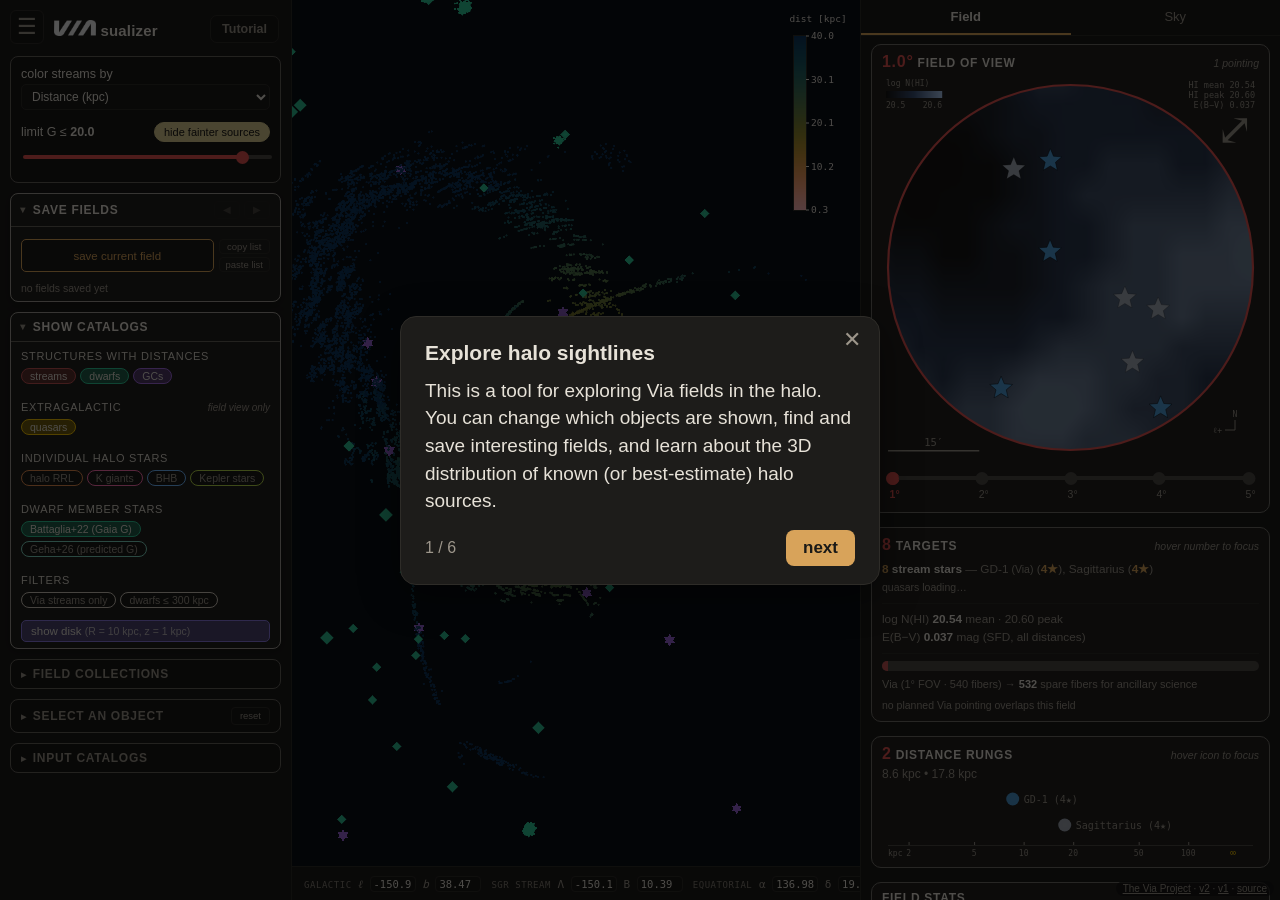
==== index.html @ 55b205ef "v3.7: field view in Galactic orientation (north up, l increasing left, compass), fiber-crowding labe" ====
<!DOCTYPE html>
<html lang="en" data-theme="dark">
<head>
<meta charset="utf-8">
<meta name="viewport" content="width=device-width, initial-scale=1">
<title>VIAsualizer</title>
<link rel="icon" type="image/png" href="img/favicon.png">
<link rel="stylesheet" href="css/style.css?v=3.7">
<script type="importmap">
  { "imports": { "three": "./js/vendor/three.module.min.js" } }
</script>
</head>
<body>
<div id="loading">
  <div class="load-card">
    <img class="load-logo" src="img/via_oval.png" alt="Via">
    <div id="load-progress">starting…</div>
  </div>
</div>

<div id="layout" class="sb-open">
  <aside id="sidebar">
    <div class="brand-row">
      <span class="brand-mark"><img class="brand-logo" src="img/via_logo_white.png" alt="VIA"><span class="brand">sualizer</span></span>
      <span class="brand-btns">
        <button id="help-btn" class="text-btn" title="replay the 15-second tutorial">Tutorial</button>
      </span>
    </div>
    <div id="sidebar-body"></div>
  </aside>
  <button id="sb-toggle" class="icon-btn" title="show / hide controls (C)">☰</button>

  <main id="main">
    <div id="scene"></div>
    <div id="player" hidden></div>
    <div id="bottom-bar"></div>
  </main>

  <section id="dossier">
    <nav id="tabs">
      <button class="tab-btn" data-tab="field">Field</button>
      <button class="tab-btn" data-tab="sky">Sky</button>
    </nav>
    <div class="tab-page" data-tab="field">
      <div class="panel" id="p-finder">
        <div class="panel-head row2"><span class="panel-title"><span class="tcount" id="fov-title">1.0°</span> field of view</span>
          <span class="panel-cap" id="fov-note"></span></div>
        <div id="finder-wrap"></div>
        <div id="fov-box"></div>
      </div>
      <div class="panel" id="p-stats">
        <div class="panel-head row2"><span class="panel-title" id="targets-title">Targets</span>
          <span class="panel-cap">hover number to focus</span></div>
        <div id="stats-wrap"></div>
      </div>
      <div class="panel" id="p-ladder">
        <div class="panel-head row2"><span class="panel-title" id="ladder-title">Distance ladder</span>
          <span class="panel-cap">hover icon to focus</span></div>
        <div class="ladder-dists" id="ladder-dists"></div>
        <div id="ladder-wrap"></div>
      </div>
      <div class="panel" id="p-hists">
        <div class="panel-head"><span class="panel-title">Field stats</span></div>
        <div id="hists-wrap"></div>
      </div>
    </div>
    <div class="tab-page" data-tab="sky" style="display:none">
      <div class="panel" id="p-allsky">
        <div class="panel-head"><span class="panel-title">Galactic frame</span></div>
        <div id="allsky-wrap"></div>
        <div class="legend" id="allsky-legend"></div>
      </div>
      <div class="panel" id="p-layers">
        <div class="panel-head"><span class="panel-title">Map layers</span></div>
        <div id="layers-wrap"></div>
      </div>
      <div class="panel" id="p-sgr">
        <div class="panel-head"><span class="panel-title">Sagittarius stream frame</span></div>
        <div id="sgrmap-wrap"></div>
      </div>
    </div>
  </section>
</div>

<div id="tooltip3d" class="tooltip"></div>
<div id="tooltip2d" class="tooltip"></div>
<div id="tour" hidden></div>

<footer id="credit">
  <a href="https://via-project.org" target="_blank" rel="noopener">The Via Project</a> ·
  <a href="v2/" title="frozen v2.6 (9-6-26)">v2</a> ·
  <a href="v1/" title="original app">v1</a> ·
  <a href="https://github.com/mdwerneken/viasual-app" target="_blank" rel="noopener">source</a>
</footer>

<script type="module" src="js/app.js?v=3.7"></script>
</body>
</html>
---- css/style.css ----
/* VIAsual v3 — warm neutral charcoal theme (3D scene keeps v2's deep navy); tokens set by colors.js */
:root {
  --bg: #161514;
  --panel: #1d1c1a;
  --panel2: #191816;
  --border: #2e2c28;
  --text: #e7e2d8;
  --dim: #9d968b;
  --accent: #e0524f;
  --accent-soft: #d8a35a;
  --chk: #d8a35a;
  --qso: #f2c200;
  --gc: #a06ae0;
  --dwarf: #2ec695;
  --mem: #2ec695;
  --sb-w: 292px;
  --dossier-w: 420px;
  --mono: "SF Mono", ui-monospace, Menlo, Consolas, monospace;
  --sans: -apple-system, "Segoe UI", Roboto, Helvetica, sans-serif;
}
* { box-sizing: border-box; }
html, body { margin: 0; height: 100%; background: var(--bg); color: var(--text);
  font-family: var(--sans); font-size: 13px; overflow: hidden; }
button { font-family: inherit; }

#layout { display: grid; grid-template-columns: var(--sb-w) 1fr var(--dossier-w); height: 100vh;
  transition: grid-template-columns .28s ease; }
#layout.sb-closed { grid-template-columns: 0 1fr var(--dossier-w); }

/* ---------- loading ---------- */
#loading { position: fixed; inset: 0; z-index: 90; background: var(--bg);
  display: flex; align-items: center; justify-content: center; transition: opacity .4s; }
#loading.done { opacity: 0; pointer-events: none; }
.load-card { text-align: center; }
.load-logo { width: 260px; display: block; margin: 0 auto 18px; border-radius: 130px; }
.load-title { font-size: 30px; font-weight: 700; letter-spacing: 1px; display: flex; align-items: baseline; justify-content: center; gap: 2px; }
.load-mark { height: 40px; display: inline-block; }
.load-sub { color: var(--dim); margin: 6px 0 18px; max-width: 460px; }
#load-progress { font-family: var(--mono); color: var(--dim); font-size: 12px; }

/* ---------- sidebar ---------- */
#sidebar { background: var(--panel); border-right: 1px solid var(--border);
  overflow-y: auto; overflow-x: hidden; padding: 8px 10px 30px; width: var(--sb-w);
  transition: transform .28s ease, opacity .2s; }
#layout.sb-closed #sidebar { transform: translateX(-100%); opacity: 0; pointer-events: none; }
.brand-row { display: flex; align-items: center; gap: 8px; margin: 4px 2px 10px 44px; min-height: 34px; }
.brand-mark { display: inline-flex; align-items: baseline; gap: 1px; }
.brand-logo { height: 16px; display: inline-block; opacity: .95; margin-right: 3px; }
html[data-theme="light"] .brand-logo { filter: invert(1); }
.brand { font-size: 15px; font-weight: 700; letter-spacing: .2px; line-height: 1; }
.brand-btns { margin-left: auto; display: flex; gap: 4px; }
.icon-btn { background: var(--panel2); color: var(--dim); border: 1px solid var(--border);
  border-radius: 6px; width: 26px; height: 26px; cursor: pointer; font-size: 13px; line-height: 1;
  display: inline-flex; align-items: center; justify-content: center; }
.icon-btn:hover { color: var(--text); border-color: var(--dim); }
.text-btn { background: var(--panel2); color: var(--dim); border: 1px solid var(--border);
  border-radius: 7px; height: 28px; padding: 0 11px; cursor: pointer; font-size: 12.5px; font-weight: 600;
  transition: background .15s, color .15s, border-color .15s, box-shadow .15s; }
.text-btn:hover, .text-btn.lit { color: #1a1917; background: var(--accent-soft); border-color: var(--accent-soft);
  box-shadow: 0 0 0 3px color-mix(in srgb, var(--accent-soft) 35%, transparent); }
#sb-toggle { position: fixed; top: 10px; left: 10px; z-index: 40; width: 34px; height: 34px; font-size: 22px; }
#layout.sb-closed #sb-toggle { background: var(--panel); }

/* sidebar groups read as distinct cards: brighter outline, brighter still + lifted background when open */
#core-controls { border: 1px solid color-mix(in srgb, var(--text) 30%, var(--border)); border-radius: 8px; margin-bottom: 10px;
  background: var(--panel2); padding: 4px 0 6px; }
.group { border: 1px solid color-mix(in srgb, var(--text) 30%, var(--border)); border-radius: 8px; margin-bottom: 10px;
  background: var(--panel2); transition: border-color .15s, background .15s; }
.group[open] { border-color: color-mix(in srgb, var(--text) 62%, var(--border));
  background: color-mix(in srgb, var(--panel2) 80%, var(--text) 4%); box-shadow: 0 2px 10px rgba(0,0,0,.25); }
.group summary { cursor: pointer; padding: 7px 10px; font-weight: 600; font-size: 12px;
  color: var(--dim); text-transform: uppercase; letter-spacing: .06em; user-select: none;
  display: flex; align-items: center; gap: 6px; }
.group summary::-webkit-details-marker { display: none; }
.group summary::before { content: '▸'; font-size: 10px; color: var(--dim); transition: transform .15s; }
.group[open] summary::before { transform: rotate(90deg); }
.group[open] summary { color: var(--text); border-bottom: 1px solid color-mix(in srgb, var(--text) 30%, var(--border)); }
.group summary .sum-cap { font-weight: 400; text-transform: none; letter-spacing: 0; font-size: 10.5px;
  color: var(--dim); margin-left: 2px; flex: 1; min-width: 0; white-space: nowrap; overflow: hidden;
  text-overflow: ellipsis; }
.group summary .sum-btns { flex: none; }
.group .row, #core-controls .row { padding: 6px 10px; }
.row label { display: block; color: var(--dim); font-size: 11.5px; margin-bottom: 3px; }
.row.checks { padding-top: 2px; padding-bottom: 2px; }
.row.checks label { display: inline-flex; align-items: center; gap: 5px; margin-right: 10px;
  margin-bottom: 1px; cursor: pointer; }
.row.checks input { accent-color: var(--chk); }
.row.checks .sec-lab { display: block; width: 100%; margin: 0 0 2px; cursor: default; }
.sec-lab, .row label.sec-lab { text-transform: uppercase; letter-spacing: .06em;
  font-size: 11px; color: color-mix(in srgb, var(--text) 85%, var(--dim)); }
.row.checks.sub, .row.sub { margin-top: 9px; }
select { width: 100%; background: var(--panel); color: var(--text);
  border: 1px solid var(--border); border-radius: 5px; padding: 4px 6px; font-size: 12px; }
select.nonesel { color: var(--dim); font-style: italic; }
select option { color: var(--text); font-style: normal; }
.help { color: var(--dim); font-size: 10.5px; line-height: 1.4; padding: 2px 10px 6px; }

/* range sliders */
input[type="range"] { -webkit-appearance: none; appearance: none; width: 100%;
  height: 20px; background: transparent; }
input[type="range"]::-webkit-slider-runnable-track { height: 4px; border-radius: 2px;
  background: #4d4944; }
input[type="range"]::-webkit-slider-thumb { -webkit-appearance: none; width: 13px;
  height: 13px; border-radius: 50%; background: var(--accent); margin-top: -4.5px; cursor: pointer; }
input[type="range"]::-moz-range-track { height: 4px; border-radius: 2px; background: #4d4944; }
#ghi { --fill: 100%; }
#ghi::-webkit-slider-runnable-track { background: linear-gradient(to right,
  var(--accent) var(--fill), #4d4944 var(--fill)); }
#ghi::-moz-range-progress { height: 4px; border-radius: 2px; background: var(--accent); }
input[type="range"]::-moz-range-thumb { width: 13px; height: 13px; border: none;
  border-radius: 50%; background: var(--accent); cursor: pointer; }
input[type="range"]:disabled { opacity: .30; }
input[type="range"]:disabled::-webkit-slider-thumb { background: var(--dim); cursor: default; }

.row.combo { display: flex; gap: 5px; }
.row.combo select { flex: 1; }
.mini-btn { background: var(--panel); color: var(--dim); border: 1px solid var(--border);
  border-radius: 5px; padding: 4px 9px; cursor: pointer; font-size: 11.5px; }
.mini-btn:hover { border-color: var(--dim); color: var(--text); }
.mini-btn:disabled { opacity: .35; cursor: default; }
.mini-btn.locked { background: var(--accent); color: #fff; border-color: var(--accent); font-weight: 700; }
.micro-btn { background: none; color: var(--dim); border: 1px solid var(--border);
  border-radius: 4px; padding: 1px 6px; cursor: pointer; font-size: 9.5px;
  text-transform: none; letter-spacing: 0; white-space: nowrap; }
.micro-btn:hover { color: var(--text); border-color: var(--dim); }
.micro-btn:disabled { opacity: .3; cursor: default; }
.sum-btns { margin-left: auto; display: inline-flex; gap: 4px; }
.sum-btns .micro-btn { padding: 0; width: 26px; height: 18px; line-height: 16px; text-align: center; }
.sum-btns #reset-sel { width: auto; padding: 0 8px; }
.save-col { display: inline-flex; flex-direction: column; gap: 3px; }
.sw { display: inline-block; width: 9px; height: 9px; border-radius: 2px; }
.sw.str { background: #c05252; border-radius: 50%; }
.sw.qso { background: var(--qso); border-radius: 50%; }
.sw.gc { background: var(--gc); }
.sw.dg { background: var(--dwarf); }
.sw.mem { background: var(--mem); }
.sw.halo { background: #e08b4e; border-radius: 50%; }
.sw.kg { background: #ff6fb0; border-radius: 50%; }
.sw.bhb { background: #6fb8ff; border-radius: 50%; }
.sw.kep { background: #b6d94a; border-radius: 50%; }
.sw.mem2 { background: #7fd6c0; }
.sw.cloud { background: #6fd8e8; border-radius: 50%; }
.sw.sight { background: var(--text); border-radius: 50%; }
.tiny { font-size: 10.5px; color: var(--dim); }
.warn { color: var(--accent-soft); }
.subhead { padding: 6px 10px 0; font-size: 11px; font-weight: 700; letter-spacing: .03em; display: flex; align-items: center; gap: 6px; }
/* small pale-yellow toggles (highlight selected, hide fainter); --gray for the list overlays */
:root { --gray: #bdb7ad; --pale: #d8c98f; }
.hl-btn { margin-left: auto; background: none; color: var(--pale); border: 1px solid color-mix(in srgb, var(--pale) 60%, transparent); border-radius: 10px;
  padding: 0 7px; font-size: 9.5px; font-weight: 500; letter-spacing: 0; cursor: pointer; line-height: 15px; text-transform: none; }
.hl-btn:hover { border-color: var(--pale); }
.hl-btn.on { background: var(--pale); color: #1a1917; border-color: var(--pale); }
.ctl-lab { font-size: 12.5px !important; color: var(--text) !important; }
.ctl-lab.lab-row .hl-btn { font-size: 11px; line-height: 18px; padding: 0 9px; }
/* a little air at the top of every open group */
.group[open] > summary + * { margin-top: 6px; }
#save-field { border-color: var(--accent-soft); color: var(--accent-soft); }
#save-field:hover { background: color-mix(in srgb, var(--accent-soft) 18%, var(--panel)); }
.subdiv { border-top: 1px solid var(--border); margin: 8px 10px 0; }
.inline-chk { float: right; color: var(--dim); font-weight: 400; cursor: pointer;
  display: inline-flex; align-items: center; gap: 4px; position: relative; top: -1.5px; }
.inline-chk input { accent-color: var(--chk); }

/* FOV slider snap dots + labels (under the field view since 9-7-26) */
#fov-box { padding: 10px 6px 0; }
#fov-box .row { padding: 0; }
#fov-box .row label { display: flex; align-items: baseline; gap: 6px; }
#fov-box .row label > span:first-child { color: var(--accent); }
#fov-box .row label > span:first-child b { color: var(--accent); }
#fov-box .row label .tiny { margin-left: auto; }
.fov-wrap { position: relative; height: 36px; }
.fov-wrap input { position: relative; z-index: 2; margin: 0; }
.fov-dot { position: absolute; top: 3.5px; width: 13px; height: 13px; border-radius: 50%;
  background: #4d4944; transform: translateX(-50%); z-index: 1; pointer-events: none; }
.fov-dot.active { background: var(--accent); }
.fov-snap { position: absolute; top: 20px; transform: translateX(-50%);
  color: var(--dim); font-size: 10.5px; cursor: pointer; padding: 0 3px; }
.fov-snap .deg { position: absolute; }
.fov-snap:hover { color: var(--text); }
.fov-snap.active { color: var(--accent); font-weight: 700; }

/* cone / toggle buttons */
.cone-row { padding-top: 3px; padding-bottom: 3px; }
.cone-btn { flex: 1; background: var(--panel); color: var(--text);
  border: 1px solid var(--cone, var(--border)); border-radius: 5px; padding: 4px 9px;
  cursor: pointer; font-size: 11.5px; text-align: left; }
.cone-btn .tiny { color: inherit; opacity: .75; }
.cone-btn { font-weight: 500; }
.cone-btn.on { background: color-mix(in srgb, var(--cone) 45%, var(--panel2)); }
.cone-btn.on .tiny { color: var(--text); opacity: .75; }

/* field-list chips (Via surveys · promising · custom) */
.svy-chips { display: flex; flex-wrap: wrap; gap: 4px; padding: 2px 10px 6px; }
.chip-btn { border: 1px solid var(--svy, var(--border)); background: var(--panel); color: var(--dim);
  border-radius: 12px; padding: 1px 8px; font-size: 10.5px; cursor: pointer; }
.chip-btn { font-weight: 500; }
.chip-btn.on { background: color-mix(in srgb, var(--svy) 40%, var(--panel2)); color: var(--text); }
.chip-btn .n { font-family: var(--mono); font-size: 9.5px; color: var(--svy, var(--dim)); margin-left: 6px; }
.svy-chips.stack { flex-direction: column; align-items: stretch; }
.svy-chips.stack .chip-btn { font-size: 11.5px; padding: 3px 10px; display: flex; justify-content: space-between; }
.svy-chips.stack .chip-btn .n { font-size: 10.5px; }
.lab-row { display: flex !important; justify-content: space-between; align-items: baseline; }
.lab-note { font-style: italic; text-transform: none; letter-spacing: 0; font-size: 10px; color: var(--dim); font-weight: 400; }
.layer-row.clouds-main { margin-bottom: 8px; }
.layer-row.clouds-main .chip-btn { font-size: 11.5px; padding: 3px 12px; }
.chip-btn .x { margin-left: 5px; opacity: .6; }
.chip-btn .x:hover { opacity: 1; color: var(--accent); }
.list-top { display: flex; gap: 5px; padding: 6px 10px 2px; }
.list-top .cone-btn { text-align: center; white-space: nowrap; padding: 4px 6px; }
.list-add { display: flex; gap: 5px; align-items: center; padding: 0 10px 6px; }
.list-add select { flex: 1; font-size: 11px; }

/* saved fields */
.save-row { display: flex; gap: 5px; }
.save-row .mini-btn:first-child { flex: 1; }
#saved-list { padding: 2px 10px 6px; }
.chip { display: inline-flex; align-items: center; gap: 5px; background: var(--panel);
  border: 1px solid var(--border); border-radius: 20px; padding: 2px 8px; margin: 2px 3px;
  cursor: pointer; font-size: 11.5px; }
.chip:hover { border-color: var(--accent); }
.chip .del, .chip .pen { color: var(--dim); cursor: pointer; }
.chip .pen { font-size: 11px; }
.chip .pen:hover { color: var(--text); }
.chip .del:hover { color: var(--accent); }

/* input catalogs */
.cat-entry { padding: 5px 10px 3px; }
.cat-src { font-size: 11.5px; }
.cat-src a { color: var(--text); text-decoration: none; border-bottom: 1px dotted color-mix(in srgb, var(--text) 45%, transparent); }
.cat-src a:hover { border-bottom-color: var(--text); color: #fff; }
.cat-plain { color: var(--text); }
.cat-num { font-family: var(--mono); font-size: 12.5px; color: var(--text); margin-top: 1px; }
.cat-n { color: var(--accent); font-weight: 700; }
.cat-note { font-size: 10.5px; color: var(--dim); line-height: 1.3; }
.cat-sec-head { padding: 10px 10px 2px; margin-top: 6px; border-top: 1px solid color-mix(in srgb, var(--text) 30%, var(--border));
  font-size: 11.5px; font-weight: 700; text-transform: uppercase; letter-spacing: .06em; color: var(--accent-soft); }
#catalog-list .cat-sec-head:first-child { border-top: none; margin-top: 0; }
.cat-entry { padding: 6px 10px 4px; }

/* ---------- main / 3D ---------- */
#main { position: relative; min-width: 0; }
#scene { position: absolute; inset: 0 0 34px 0; }
#scene canvas { display: block; }
#cbar3d { position: absolute; top: 10px; right: 10px; z-index: 5; pointer-events: none; }
#pin-layer { position: absolute; inset: 0; z-index: 4; pointer-events: none; overflow: hidden; }
.pin3d { position: absolute; background: color-mix(in srgb, var(--panel2) 92%, transparent);
  border: 1px solid var(--border); border-radius: 6px; padding: 4px 7px; font-size: 10.5px;
  line-height: 1.4; font-family: var(--mono); color: var(--text); pointer-events: auto;
  cursor: pointer; max-width: 200px; }
.pin3d:hover { border-color: var(--accent); }
#bottom-bar { position: absolute; left: 0; right: 0; bottom: 0; height: 34px;
  background: var(--panel); border-top: 1px solid var(--border);
  display: flex; align-items: center; gap: 10px; padding: 0 10px 0 12px;
  font-family: var(--mono); font-size: 11px; overflow-x: auto; white-space: nowrap; }
.coord { color: var(--dim); }
.coord-lab { font-size: 9px; text-transform: uppercase; letter-spacing: .06em; color: var(--dim); opacity: .8; }
.coord input { width: 46px; background: var(--panel2); color: var(--text);
  border: 1px solid var(--border); border-radius: 4px; font-family: var(--mono);
  font-size: 10.5px; padding: 1px 3px; }
.badge { padding: 2px 8px; border-radius: 10px; font-size: 10.5px; font-weight: 600; }
.badge.both { background: #1d4a2c; color: #7fe0a0; }
.badge.mmt { background: #1c3a5e; color: #7fb8f0; }
.badge.mag { background: #4a3a1d; color: #e0c07f; }
.badge.none { background: #4a1d1d; color: #e08585; }
html[data-theme="light"] .badge.both { background: #d6f0dc; color: #1d6b36; }
html[data-theme="light"] .badge.mmt { background: #dbe8f8; color: #1f4f85; }
html[data-theme="light"] .badge.mag { background: #f5e8cf; color: #7a5a17; }
html[data-theme="light"] .badge.none { background: #f6d9d9; color: #8a2a2a; }
.hint3d { position: absolute; left: 10px; top: 10px; z-index: 5; font-size: 10.5px; color: var(--dim);
  background: color-mix(in srgb, var(--bg) 70%, transparent); padding: 3px 7px; border-radius: 6px;
  pointer-events: none; }

/* ---------- field-list player (floating over the 3D view) ---------- */
#player { position: absolute; left: 50%; bottom: 46px; transform: translateX(-50%); z-index: 12;
  background: color-mix(in srgb, var(--panel) 94%, transparent); border: 1px solid color-mix(in srgb, var(--text) 62%, var(--border));
  border-radius: 14px; padding: 6px 10px 6px 12px; display: flex; align-items: center; gap: 8px;
  box-shadow: 0 6px 24px rgba(0,0,0,.35); max-width: calc(100% - 40px); backdrop-filter: blur(6px); }
#player[hidden] { display: none; }
.pl-btn { background: none; color: var(--text); border: 1px solid transparent; border-radius: 8px;
  width: 30px; height: 30px; cursor: pointer; font-size: 15px; display: inline-flex; align-items: center;
  justify-content: center; }
.pl-btn:hover { background: var(--panel2); border-color: var(--border); }
#player { width: 860px; }
.pl-btn.big { font-size: 26px; width: 36px; height: 36px; }
.pl-btn:disabled { opacity: .3; cursor: default; }
.pl-info { display: flex; flex-direction: column; width: 330px; min-width: 330px; }
.pl-title-sel { width: 100%; background: none; border: 1px solid transparent; border-radius: 6px; color: var(--text);
  font-size: 12.5px; font-weight: 600; padding: 1px 4px; cursor: pointer; text-overflow: ellipsis;
  box-shadow: inset 12px 0 0 -8px var(--dot, transparent); padding-left: 10px; }
.pl-title-sel:hover { border-color: var(--border); background: var(--panel2); }
.pl-title-sel.nonesel { font-style: italic; color: var(--dim); font-weight: 500; }
.pl-sub { font-size: 10.5px; color: var(--dim); white-space: nowrap; overflow: hidden; text-overflow: ellipsis; padding-left: 5px; }
.pl-pos { font-family: var(--mono); font-size: 11px; color: var(--dim); min-width: 70px; text-align: center; display: inline-flex; align-items: center; gap: 3px; justify-content: center; }
.pl-pos input { width: 30px; background: var(--panel2); color: var(--text); border: 1px solid var(--border); border-radius: 4px;
  font-family: var(--mono); font-size: 11px; text-align: right; padding: 1px 3px; }
.save-btn { border-color: var(--accent-soft); color: var(--accent-soft); white-space: nowrap; }
.save-btn:hover { background: color-mix(in srgb, var(--accent-soft) 18%, var(--panel)); }
.pl-sel { width: auto; font-size: 11px; padding: 3px 5px; }
.pl-prog { position: absolute; left: 12px; right: 12px; bottom: 1px; height: 2px; background: var(--border); border-radius: 1px; overflow: hidden; }
.pl-prog span { display: block; height: 100%; background: var(--accent-soft); }
.pl-sep { width: 1px; height: 22px; background: var(--border); }
.pl-chk { display: inline-flex; align-items: center; gap: 4px; color: var(--dim); font-size: 10.5px; white-space: nowrap; }
.pl-chk input { accent-color: var(--chk); margin: 0; }
.pl-close { color: var(--dim); }

/* ---------- dossier ---------- */
#dossier { background: var(--panel); border-left: 1px solid var(--border);
  overflow-y: auto; overflow-x: hidden; display: flex; flex-direction: column; }
#tabs { display: flex; position: sticky; top: 0; z-index: 5; background: var(--panel);
  border-bottom: 1px solid var(--border); }
.tab-btn { flex: 1; background: none; border: none; color: var(--dim); font-size: 13px;
  padding: 9px 0; cursor: pointer; border-bottom: 2px solid transparent; }
.tab-btn.active { color: var(--text); border-bottom-color: var(--accent-soft); font-weight: 600; }
.tab-page { padding: 8px 10px 10px; }

/* right-hand panels as outlined cards */
.panel { margin-bottom: 14px; border: 1px solid color-mix(in srgb, var(--text) 38%, var(--border)); border-radius: 10px;
  padding: 8px 8px 8px; background: color-mix(in srgb, var(--panel) 85%, var(--text) 3%); }
.panel-head { display: flex; flex-direction: column; gap: 1px; margin: 0 2px 6px; }
.panel-head.row2 { flex-direction: row; justify-content: space-between; align-items: baseline; gap: 8px; }
.panel-head.row2 .panel-cap { font-style: italic; text-align: right; white-space: nowrap; }
.panel-title .tcount { color: var(--accent); font-size: 16px; }
#stats-wrap .tcount { color: var(--accent-soft); }
.ladder-dists { font-size: 12px; color: var(--dim); margin: -2px 2px 4px; }
.panel-title { font-size: 12px; font-weight: 700; text-transform: uppercase; letter-spacing: .06em; color: var(--text); }
.panel-cap { font-size: 10.5px; color: var(--dim); line-height: 1.35; }

#finder-wrap { width: 100%; position: relative; }
.finder-canvas { display: block; cursor: crosshair; margin: 0 auto; }
#finder-wrap .expand-btn { top: 22px; right: -4px; }
#finder-wrap.expanded, #allsky-wrap.expanded, #sgrmap-wrap.expanded { background: var(--bg); border: none; }

/* full-screen enlarge */
.expand-btn, .expand-close { position: absolute; top: 1px; right: 1px; z-index: 8;
  background: none; color: var(--dim); border: none; width: 40px; height: 40px;
  cursor: pointer; font-size: 30px; line-height: 1; padding: 0; }
.expand-btn { width: 60px; height: 60px; font-size: 45px; }
.expand-btn:hover, .expand-close:hover { color: var(--text); }
.expanded { position: fixed !important; top: 0; left: var(--sb-w); right: 0; bottom: 0;
  z-index: 60; background: var(--bg); padding: 16px; margin: 0 !important;
  overflow: hidden; border: none; border-radius: 0;
  display: flex; align-items: center; justify-content: center; }
#layout.sb-closed .expanded { left: 0; }
.expanded canvas { margin: 0 auto; }
.expanded .expand-close { position: fixed; top: 10px; right: 10px; }
.expanded .expand-hint { position: fixed; left: calc(var(--sb-w) + 16px); bottom: 12px; font-size: 11px; color: var(--dim); }
#layout.sb-closed .expanded .expand-hint { left: 16px; }

.ladder-head { margin: 4px 2px 4px; font-size: 13px; }
.rung-count { font-size: 24px; font-weight: 700; color: var(--accent); }
.rung-sub { color: var(--dim); font-size: 11.5px; }
#ladder-wrap canvas { display: block; width: 100%; }

/* targets box (stats + fiber budget) */
#stats-wrap { padding: 0 2px; font-size: 11.8px; line-height: 1.55; color: var(--dim); }
#stats-wrap b { color: var(--text); }
.targets-head { color: var(--accent-soft); font-weight: 700; font-size: 13px; margin-bottom: 3px; }
.targets-head .tcount { font-size: 15px; color: var(--accent-soft); }
.targets-head .hint { font-weight: 400; letter-spacing: 0; font-style: italic; }
.tcount { color: var(--accent); font-weight: 700; }
[data-hl], [data-hl-stream] { cursor: pointer; }
.fiber-inline { border-top: 1px solid var(--border); margin-top: 7px; padding-top: 7px; }
.fiber-bar { height: 10px; background: #4d4944; border-radius: 5px; overflow: hidden; display: flex; }
.fiber-bar span { display: block; height: 100%; min-width: 1px; }
.fiber-line { font-size: 11px; color: var(--dim); margin-top: 5px; }
.fiber-line b { color: var(--text); }
.fiber-line .over { color: var(--accent-soft); }
.gasline { margin-top: 6px; padding-top: 6px; border-top: 1px solid var(--border); }
.via-here { margin-top: 4px; }
.via-here .svy-dot { display: inline-block; width: 8px; height: 8px; border-radius: 50%; margin-right: 4px; vertical-align: middle; }

#hists-wrap { margin-top: 2px; }
.hist-box { border: 1px solid var(--border); border-radius: 8px; background: var(--panel2);
  margin-bottom: 8px; padding: 4px; position: relative; }
.hist-box canvas { display: block; width: 100%; }
.hist-controls { display: flex; gap: 10px; align-items: center; margin: 2px 2px 6px; flex-wrap: wrap; }
.hist-controls .pc-chk { display: inline-flex; align-items: center; gap: 5px;
  color: var(--dim); font-size: 11px; cursor: pointer; white-space: nowrap; }
.hist-controls input { accent-color: var(--chk); }

#allsky-wrap, #sgrmap-wrap { border: 1px solid var(--border); border-radius: 8px;
  overflow: hidden; margin-bottom: 4px; background: var(--panel2); position: relative; }
#allsky-wrap canvas, #sgrmap-wrap canvas { display: block; margin: 0 auto; }

/* map layer controls + legend (Sky tab) */
#layers-wrap { padding: 2px 2px; }
.layer-row { display: flex; align-items: center; gap: 8px; flex-wrap: wrap; margin: 3px 0; font-size: 11.5px; }
.layer-row .lab { color: var(--dim); font-size: 10px; text-transform: uppercase; letter-spacing: .05em; min-width: 78px; }
.layer-row.sub { margin-left: 86px; }
.layer-row .micro-btn { font-size: 10px; }
.layer-div { border-top: 1px solid var(--border); margin: 6px 0 4px; }
.layer-row select { width: auto; flex: 1; }
.layer-row label { display: inline-flex; align-items: center; gap: 4px; cursor: pointer; color: var(--text); }
.layer-row input { accent-color: var(--chk); margin: 0; }
.legend { display: flex; flex-wrap: wrap; gap: 4px 12px; margin-top: 6px; padding-top: 6px; border-top: 1px solid var(--border);
  font-size: 10.5px; color: var(--dim); }
.legend .lg { display: inline-flex; align-items: center; gap: 5px; }
.legend .lg i { display: inline-block; width: 10px; height: 10px; border-radius: 50%; border: 1.5px solid var(--lg, var(--dim)); }
.legend .lg i.fill { background: var(--lg); border-color: transparent; }
.legend .lg i.sq { border-radius: 2px; }
.legend .lg i.dia { transform: rotate(45deg); border-radius: 1px; }
.legend .lg-head { font-weight: 700; color: var(--text); }
#allsky-legend { margin-top: 6px; }
.layer-row.faint { opacity: .4; }
body.tour-on .expand-btn { cursor: default; }
/* full-screen Galactic frame: the field view (top-left), Map layers (bottom-left) and the
   legend (bottom-right, under the colorbar) move into the enlarged panel */
#allsky-wrap.expanded #finder-wrap, #sgrmap-wrap.expanded #finder-wrap { position: fixed; left: calc(var(--sb-w) + 16px); top: 14px; width: 290px; z-index: 66; }
#allsky-wrap.expanded #layers-wrap, #sgrmap-wrap.expanded #layers-wrap { position: fixed; left: calc(var(--sb-w) + 16px); bottom: 34px; width: 340px; z-index: 66;
  background: color-mix(in srgb, var(--panel) 92%, transparent); border: 1px solid var(--border); border-radius: 10px; padding: 8px 10px; }
#allsky-wrap.expanded .legend.fs, #sgrmap-wrap.expanded .legend.fs { position: fixed; right: 16px; bottom: 34px; width: 320px; z-index: 66; border-top: none; margin: 0;
  background: color-mix(in srgb, var(--panel) 92%, transparent); border: 1px solid var(--border); border-radius: 10px; padding: 8px 10px; }
#layout.sb-closed #allsky-wrap.expanded #finder-wrap, #layout.sb-closed #allsky-wrap.expanded #layers-wrap, #sgrmap-wrap.expanded #layers-wrap { left: 16px; }
#allsky-wrap.expanded .expand-hint { display: none; }
#allsky-wrap.expanded #finder-wrap .expand-btn, #sgrmap-wrap.expanded #finder-wrap .expand-btn { display: none; }

/* tooltips */
.tooltip { position: fixed; display: none; z-index: 70; background: color-mix(in srgb, var(--panel2) 94%, transparent);
  border: 1px solid var(--border); border-radius: 6px; padding: 5px 8px;
  font-size: 11px; line-height: 1.45; pointer-events: none; max-width: 250px;
  font-family: var(--mono); color: var(--text); }

#credit { position: fixed; right: 6px; bottom: 4px; z-index: 6; font-size: 10px;
  color: var(--dim); background: color-mix(in srgb, var(--bg) 70%, transparent); padding: 2px 7px; border-radius: 8px; }
#credit a { color: var(--dim); }
#credit a:hover { color: var(--text); }

/* ---------- tour ---------- */
/* the shade is four panels around the spotlight, so the spotlit feature stays fully
   interactive; clicking the shade advances */
#tour { position: fixed; inset: 0; z-index: 100; pointer-events: none; }
#tour[hidden] { display: none; }
.tour-shade { position: fixed; inset: 0; width: 100%; height: 100%; pointer-events: none; transition: opacity .3s ease; }
.tour-shade .shade-path { fill: rgba(0,0,0,.66); pointer-events: visiblePainted; cursor: pointer; }
.tour-shade .spots rect { fill: none; stroke: var(--accent-soft); stroke-width: 2; pointer-events: none;
  filter: drop-shadow(0 0 8px rgba(216,163,90,.45)); }
.tour-card { position: fixed; z-index: 101; width: 480px; background: var(--panel); color: var(--text);
  border: 1px solid var(--border); border-radius: 16px; padding: 21px 24px 18px;
  box-shadow: 0 10px 40px rgba(0,0,0,.45); font-size: 19px; line-height: 1.45; transition: all .3s ease;
  pointer-events: auto; transform-origin: top left; }
.tour-card.fly { transition: transform .42s cubic-bezier(.2,.7,.2,1), opacity .38s ease, left .3s ease, top .3s ease; }
.tour-card h3 { margin: 0 0 9px; font-size: 21px; }
.tour-card p { margin: 0 0 15px; color: var(--text); }
.tour-card p .k { font-family: var(--mono); background: var(--panel2); border: 1px solid var(--border);
  border-radius: 4px; padding: 0 5px; font-size: 16px; }
.tour-foot { display: flex; align-items: center; gap: 12px; }
.tour-foot .steps { color: var(--dim); font-size: 16px; margin-right: auto; }
.tour-btn { background: var(--panel2); color: var(--text); border: 1px solid var(--border); border-radius: 8px;
  padding: 7px 16px; cursor: pointer; font-size: 17px; }
.tour-btn.primary { background: var(--accent-soft); color: #1a1917; border-color: transparent; font-weight: 700; }
.tour-btn.mute { color: var(--dim); }
.tour-btn.mute:hover { color: var(--text); }
.tour-x { position: absolute; top: 9px; right: 12px; background: none; border: none; color: var(--dim); cursor: pointer; font-size: 22px; }
.tour-x:hover { color: var(--text); }

/* narrow screens: stack */
@media (max-width: 1050px) {
  #layout, #layout.sb-closed { grid-template-columns: 220px 1fr; grid-template-rows: 55vh auto; height: auto; }
  html, body { overflow: auto; }
  #dossier { grid-column: 1 / -1; border-left: none; border-top: 1px solid var(--border); }
  #main { height: 55vh; }
  .expanded { left: 0; }
}
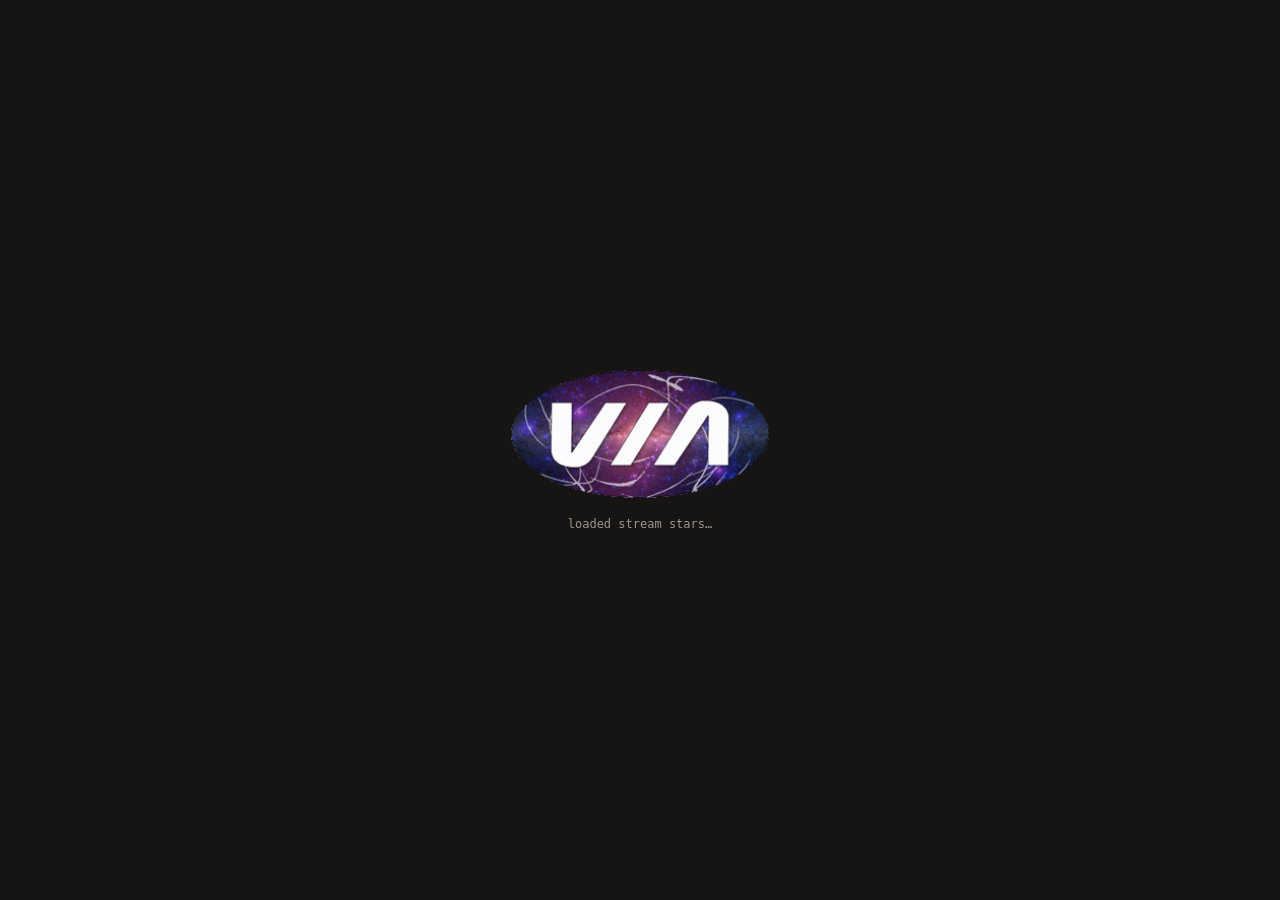
==== commit f322d072: "v3.8: Bish+21 QuaStar collection (generic sightline sets), Geha members on by default with parent co" ====
--- a/index.html
+++ b/index.html
@@ -5,7 +5,7 @@
 <meta name="viewport" content="width=device-width, initial-scale=1">
 <title>VIAsualizer</title>
 <link rel="icon" type="image/png" href="img/favicon.png">
-<link rel="stylesheet" href="css/style.css?v=3.7">
+<link rel="stylesheet" href="css/style.css?v=3.8">
 <script type="importmap">
   { "imports": { "three": "./js/vendor/three.module.min.js" } }
 </script>
@@ -93,6 +93,6 @@
   <a href="https://github.com/mdwerneken/viasual-app" target="_blank" rel="noopener">source</a>
 </footer>
 
-<script type="module" src="js/app.js?v=3.7"></script>
+<script type="module" src="js/app.js?v=3.8"></script>
 </body>
 </html>
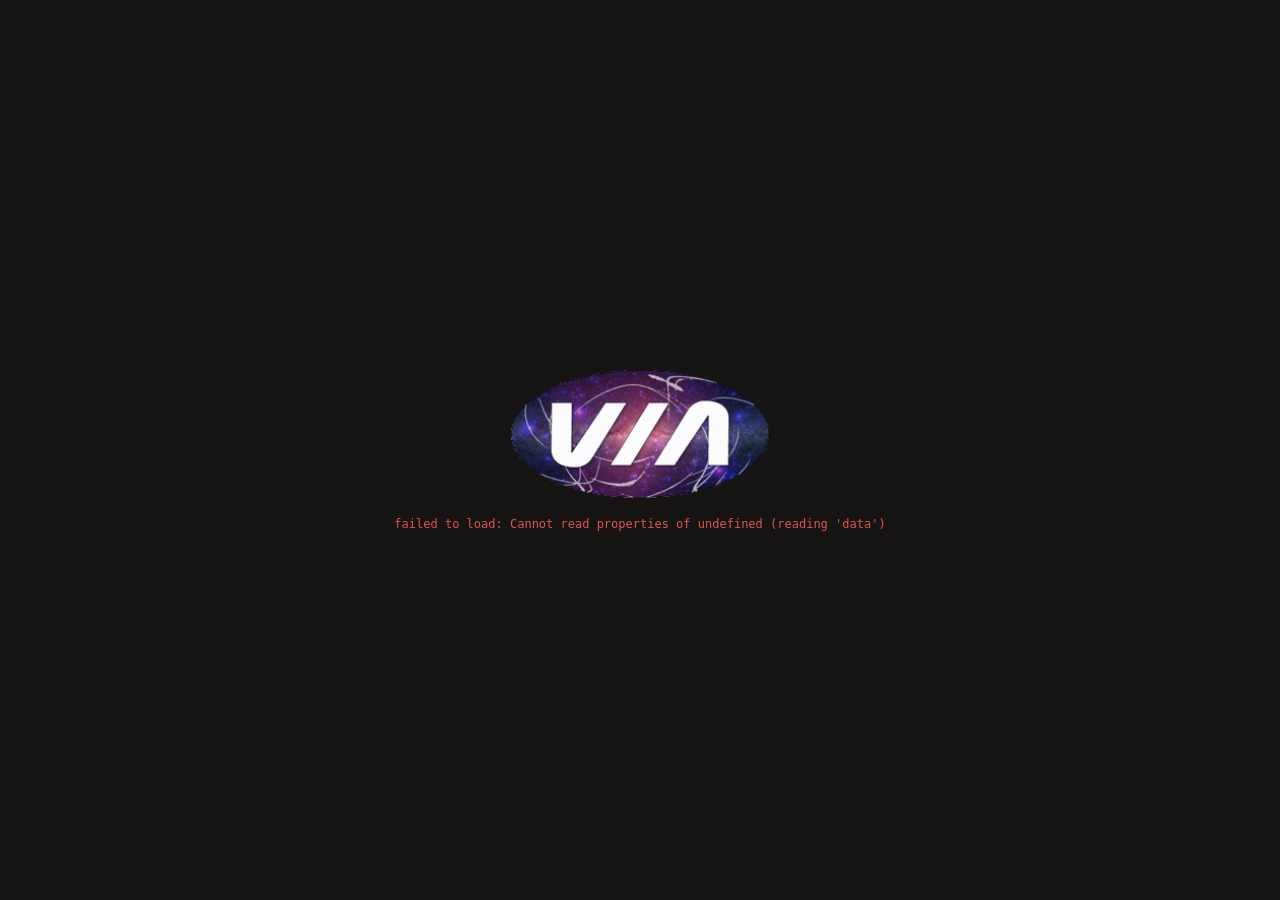
==== commit 014dce19: "v4.3: near-white grey for non-highlighted streams in 3D + Sagittarius default grey; field glyphs ×1." ====
--- a/index.html
+++ b/index.html
@@ -5,7 +5,7 @@
 <meta name="viewport" content="width=device-width, initial-scale=1">
 <title>VIAsualizer</title>
 <link rel="icon" type="image/png" href="img/favicon.png">
-<link rel="stylesheet" href="css/style.css?v=3.8">
+<link rel="stylesheet" href="css/style.css?v=4.3">
 <script type="importmap">
   { "imports": { "three": "./js/vendor/three.module.min.js" } }
 </script>
@@ -90,9 +90,9 @@
   <a href="https://via-project.org" target="_blank" rel="noopener">The Via Project</a> ·
   <a href="v2/" title="frozen v2.6 (9-6-26)">v2</a> ·
   <a href="v1/" title="original app">v1</a> ·
-  <a href="https://github.com/mdwerneken/viasual-app" target="_blank" rel="noopener">source</a>
+  <a href="https://github.com/mdwerneken/viasualizer" target="_blank" rel="noopener">source</a>
 </footer>
 
-<script type="module" src="js/app.js?v=3.8"></script>
+<script type="module" src="js/app.js?v=4.3"></script>
 </body>
 </html>
--- a/css/style.css
+++ b/css/style.css
@@ -280,7 +280,7 @@
   width: 30px; height: 30px; cursor: pointer; font-size: 15px; display: inline-flex; align-items: center;
   justify-content: center; }
 .pl-btn:hover { background: var(--panel2); border-color: var(--border); }
-#player { width: 860px; }
+#player { width: 900px; }
 .pl-btn.big { font-size: 26px; width: 36px; height: 36px; }
 .pl-btn:disabled { opacity: .3; cursor: default; }
 .pl-info { display: flex; flex-direction: column; width: 330px; min-width: 330px; }
@@ -299,6 +299,7 @@
 .pl-prog { position: absolute; left: 12px; right: 12px; bottom: 1px; height: 2px; background: var(--border); border-radius: 1px; overflow: hidden; }
 .pl-prog span { display: block; height: 100%; background: var(--accent-soft); }
 .pl-sep { width: 1px; height: 22px; background: var(--border); }
+.pl-lab { font-size: 10.5px; font-style: italic; color: var(--dim); white-space: nowrap; margin-right: -4px; }
 .pl-chk { display: inline-flex; align-items: center; gap: 4px; color: var(--dim); font-size: 10.5px; white-space: nowrap; }
 .pl-chk input { accent-color: var(--chk); margin: 0; }
 .pl-close { color: var(--dim); }
@@ -328,6 +329,10 @@
 #finder-wrap { width: 100%; position: relative; }
 .finder-canvas { display: block; cursor: crosshair; margin: 0 auto; }
 #finder-wrap .expand-btn { top: 22px; right: -4px; }
+#finder-wrap .dl-btn { position: absolute; top: 88px; right: 2px; z-index: 8; background: none; border: none;
+  color: var(--dim); width: 30px; height: 30px; font-size: 22px; line-height: 1; padding: 0; cursor: pointer; }
+#finder-wrap .dl-btn:hover { color: var(--text); }
+#finder-wrap.expanded .dl-btn { top: 60px; right: 12px; font-size: 26px; }
 #finder-wrap.expanded, #allsky-wrap.expanded, #sgrmap-wrap.expanded { background: var(--bg); border: none; }
 
 /* full-screen enlarge */
@@ -412,7 +417,8 @@
   background: color-mix(in srgb, var(--panel) 92%, transparent); border: 1px solid var(--border); border-radius: 10px; padding: 8px 10px; }
 #layout.sb-closed #allsky-wrap.expanded #finder-wrap, #layout.sb-closed #allsky-wrap.expanded #layers-wrap, #sgrmap-wrap.expanded #layers-wrap { left: 16px; }
 #allsky-wrap.expanded .expand-hint { display: none; }
-#allsky-wrap.expanded #finder-wrap .expand-btn, #sgrmap-wrap.expanded #finder-wrap .expand-btn { display: none; }
+#allsky-wrap.expanded #finder-wrap .expand-btn, #sgrmap-wrap.expanded #finder-wrap .expand-btn,
+#allsky-wrap.expanded #finder-wrap .dl-btn, #sgrmap-wrap.expanded #finder-wrap .dl-btn { display: none; }
 
 /* tooltips */
 .tooltip { position: fixed; display: none; z-index: 70; background: color-mix(in srgb, var(--panel2) 94%, transparent);
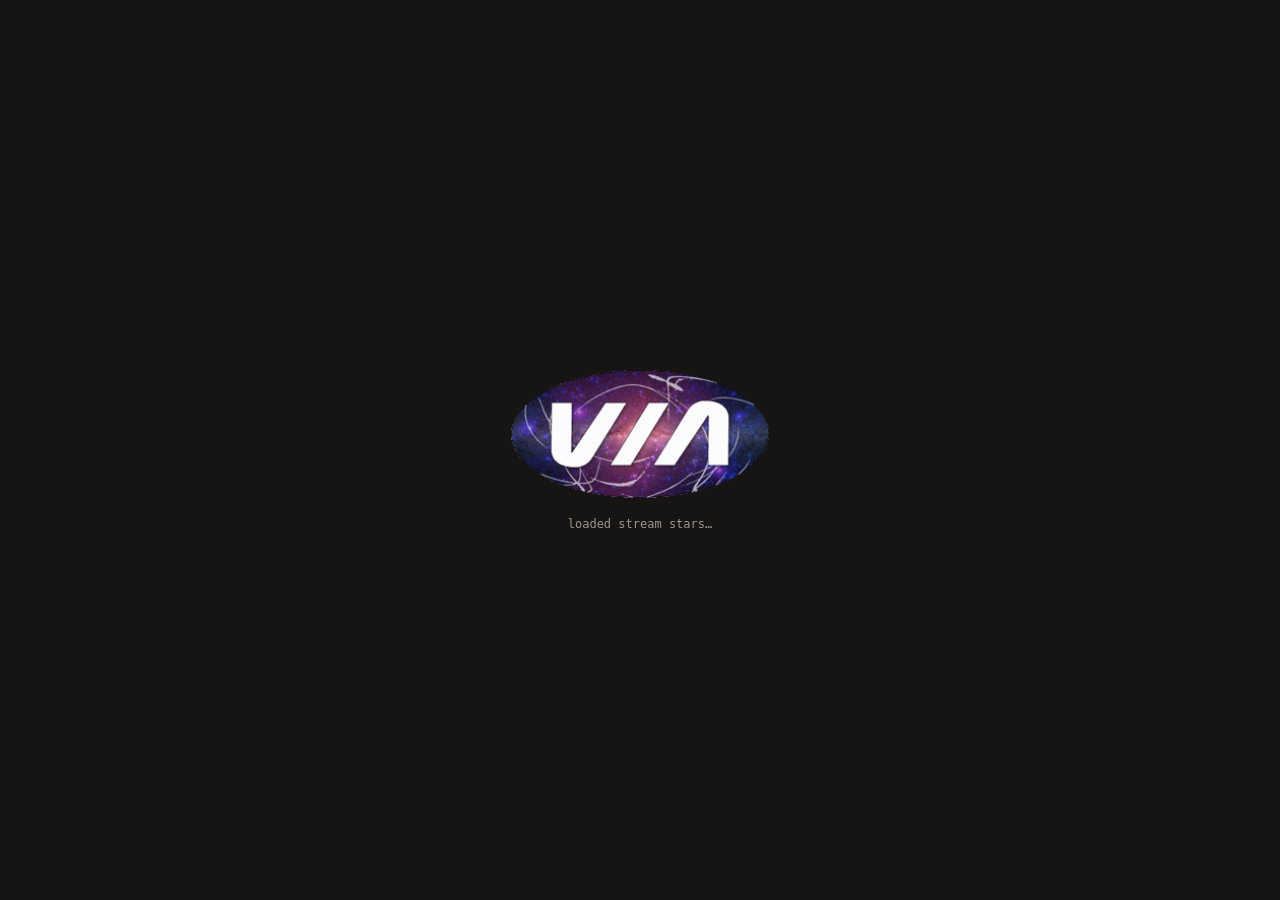
==== commit 66cc76ce: "v4.4: GD-1 crimson identity colour; field stream glyphs -25%, halo tracers +50% and pink; disk slab " ====
--- a/index.html
+++ b/index.html
@@ -5,7 +5,7 @@
 <meta name="viewport" content="width=device-width, initial-scale=1">
 <title>VIAsualizer</title>
 <link rel="icon" type="image/png" href="img/favicon.png">
-<link rel="stylesheet" href="css/style.css?v=4.3">
+<link rel="stylesheet" href="css/style.css?v=4.4">
 <script type="importmap">
   { "imports": { "three": "./js/vendor/three.module.min.js" } }
 </script>
@@ -93,6 +93,6 @@
   <a href="https://github.com/mdwerneken/viasualizer" target="_blank" rel="noopener">source</a>
 </footer>
 
-<script type="module" src="js/app.js?v=4.3"></script>
+<script type="module" src="js/app.js?v=4.4"></script>
 </body>
 </html>
